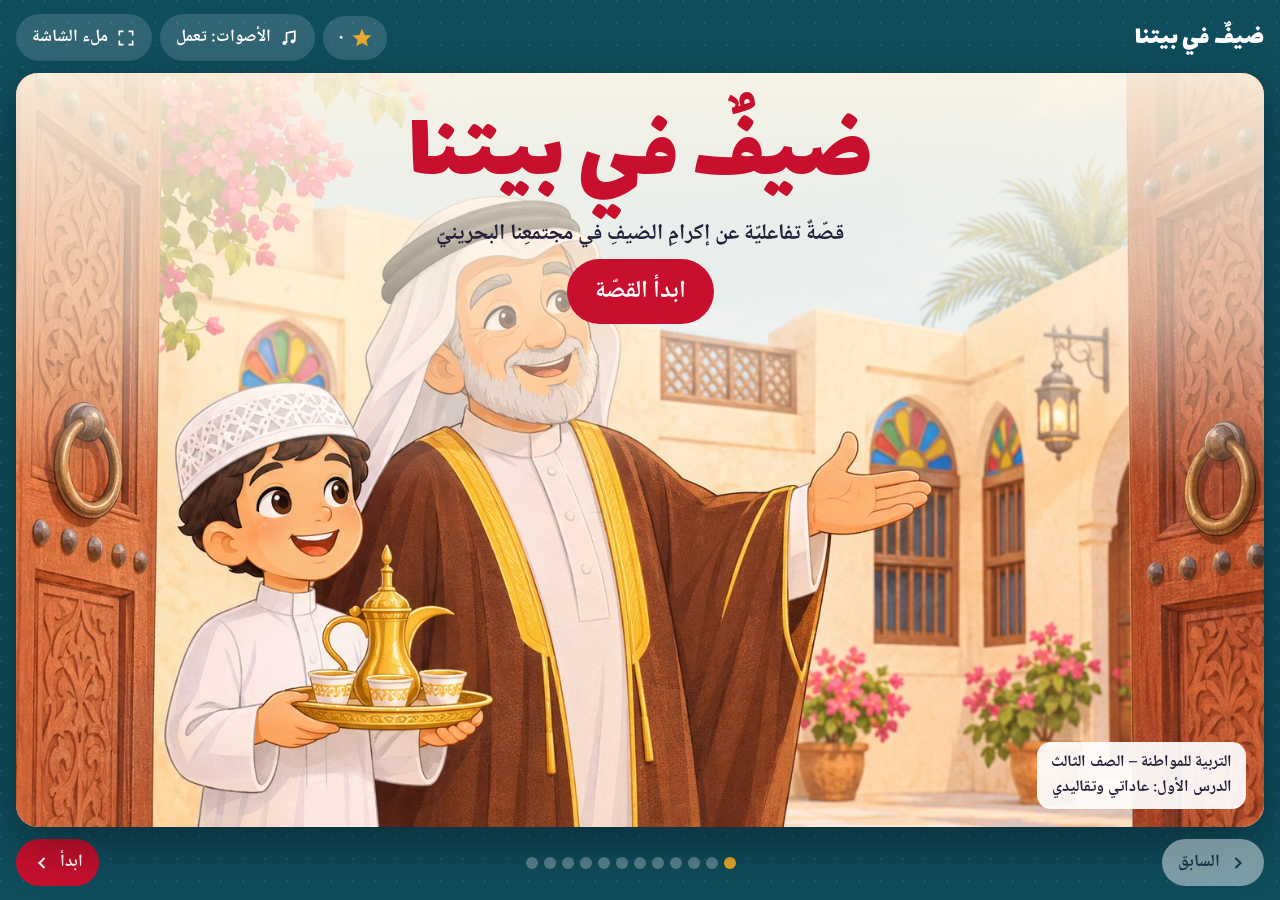
==== guest-story/index.html @ a9874e18 "إضافة القصة التفاعلية «ضيفٌ في بيتنا» في مجلد guest-story Co-Authored-By: Claude Opus 5.5 <noreply@a" ====
<!doctype html>
<html lang="ar" dir="rtl">
<head>
<meta charset="utf-8">
<meta name="viewport" content="width=device-width, initial-scale=1, viewport-fit=cover">
<style>[hidden]{display:none!important}img{max-width:100%}</style>
<title>ضيفٌ في بيتنا</title>
<meta name="claude:viewport-fit-sides" content="cover">
<link rel="preconnect" href="https://fonts.googleapis.com">
<link rel="stylesheet" href="https://fonts.googleapis.com/css2?family=Lalezar&family=Noto+Naskh+Arabic:wght@500;700&display=swap">
<style>
/* Layout: a storybook "page" — picture on one side, text on the other; stacks on phones. Single deliberate look (warm Bahraini home). */
:root{
  --ground:#0F4C5C;      /* deep sea teal around the book */
  --paper:#FFF6E3;       /* page */
  --ink:#24203A;
  --teal:#1B8A9A;
  --red:#C8102E;         /* Bahrain red */
  --gold:#E9A92C;
  --green:#23845A;
  --muted:#6E6457;
  --line:#E5D3AE;
  --display:'Lalezar','Noto Naskh Arabic',system-ui,sans-serif;
  --body:'Noto Naskh Arabic','Geeza Pro','Tahoma',serif;
  color-scheme:light;
}
html,body{height:100%}
body{margin:0;background:var(--ground);color:var(--ink);font-family:var(--body);
  background-image:radial-gradient(circle at 1px 1px, rgba(255,255,255,.07) 1px, transparent 0);background-size:22px 22px;
  padding-left:max(16px, env(safe-area-inset-left, 0px));padding-right:max(16px, env(safe-area-inset-right, 0px));}
.app{max-width:1400px;margin:0 auto;padding-block:14px;display:flex;flex-direction:column;gap:12px;height:100%;box-sizing:border-box}
.bar{display:flex;align-items:center;justify-content:space-between;gap:10px;flex-wrap:wrap;color:#fff}
.brand{font-family:var(--display);font-size:26px;letter-spacing:.3px}
.tools{display:flex;gap:8px;flex-wrap:wrap;align-items:center}
.btn{font-family:var(--body);font-weight:700;font-size:17px;border:0;border-radius:999px;padding:9px 16px;min-height:44px;cursor:pointer;display:inline-flex;align-items:center;gap:8px;background:#fff;color:var(--ink);transition:transform .15s}
.btn:hover{transform:translateY(-1px)}
.btn:focus-visible{outline:3px solid var(--gold);outline-offset:2px}
.btn.ghost{background:rgba(255,255,255,.14);color:#fff}
.btn.primary{background:var(--red);color:#fff}
.btn[disabled]{opacity:.45;cursor:not-allowed;transform:none}
.btn svg{width:20px;height:20px;flex:none}
.stars{display:flex;align-items:center;gap:6px;background:rgba(255,255,255,.14);border-radius:999px;padding:6px 14px;font-weight:700;min-height:32px}
.stars svg{width:22px;height:22px}

.book{background:var(--paper);border-radius:22px;box-shadow:0 20px 50px rgba(0,0,0,.35);overflow:hidden;position:relative;flex:1;min-height:0;display:flex;flex-direction:column}
.book>*{flex:1;min-height:0}
.quiz,.end{overflow:auto}
.page{display:grid;grid-template-columns:minmax(0,1.45fr) minmax(0,1fr);grid-template-rows:minmax(0,1fr) auto;gap:0}
.pic{position:relative;overflow:hidden;background:#3a2c22;min-height:0;border-left:6px solid var(--paper)}
.pic .bg{filter:blur(18px) brightness(.85);transform:scale(1.15)}
.pic img{position:absolute;inset:0;width:100%;height:100%;object-fit:contain}
.pic img.bg{object-fit:cover}
.txt{padding:26px 30px;display:flex;flex-direction:column;justify-content:center;gap:0;min-width:0;min-height:0;overflow:auto;cursor:pointer}
.prog{font-size:15px;font-weight:700;color:var(--muted);margin-top:10px;display:flex;gap:6px;align-items:center}
.prog i{width:26px;height:6px;border-radius:3px;background:var(--line);display:inline-block}
.prog i.on{background:var(--teal)}
.lines{display:flex;flex-direction:column;margin-top:14px}
.lines p{padding:10px 14px;border-radius:14px;margin:4px 0;transition:background .4s,color .4s}
.lines p.past{color:#7C7266}
.lines p.past b{color:#5E8C93}
.lines p.cur{background:#FFF0C9;box-shadow:0 0 0 2px #F2CF86 inset;animation:rise .6s ease both}
.chip{align-self:flex-start;box-shadow:0 3px 0 #0E6672;font-family:var(--display);font-size:30px;color:#fff;background:var(--teal);padding:2px 22px 4px;border-radius:999px}
.txt p{margin:0;font-size:clamp(20px,1.75vw,27px);line-height:1.85;font-weight:500;text-wrap:pretty}
.txt p b{color:#13606D}
.num{position:absolute;top:14px;right:16px;z-index:2;width:42px;height:42px;border-radius:50%;background:var(--teal);color:#fff;font-family:var(--display);font-size:22px;display:flex;align-items:center;justify-content:center}

/* question box */
.q{grid-column:1/-1;margin:16px 18px 18px;border:3px dashed var(--gold);border-radius:18px;padding:12px 18px;background:#FFF0C9;display:grid;grid-template-columns:minmax(0,1fr) minmax(0,1.2fr);gap:8px 18px;align-items:center}
.q h3,.q .stem{grid-column:1}
.q .opts{grid-column:2;grid-row:1/span 2}
.q .fb{grid-column:1/-1;min-height:0}
.q h3 svg{width:26px;height:26px;flex:none}
.q h3{margin:0;font-family:var(--display);font-weight:400;font-size:22px;color:#9A5B00;display:flex;align-items:center;gap:8px}
.q .stem{font-size:20px;font-weight:700;line-height:1.7}
.opts{display:flex;gap:10px;flex-wrap:wrap}
.opt{flex:1 1 180px;font-family:var(--body);font-size:19px;font-weight:700;padding:10px 14px;min-height:48px;border-radius:14px;border:3px solid var(--line);background:#fff;color:var(--ink);cursor:pointer;text-align:center}
.opt:focus-visible{outline:3px solid var(--teal);outline-offset:2px}
.opt.ok{border-color:var(--green);background:#E3F5EA}
.opt.no{border-color:var(--red);background:#FDE7EA;animation:shake .4s}
.fb{font-size:18px;font-weight:700;min-height:1.6em}
.fb.ok{color:var(--green)} .fb.no{color:var(--red)}

/* nav */
.nav{display:flex;justify-content:space-between;align-items:center;gap:10px;flex-wrap:wrap}
.dots{display:flex;gap:6px;flex-wrap:wrap}
.dot{width:12px;height:12px;border-radius:50%;background:rgba(255,255,255,.3)}
.dot.on{background:var(--gold)}

/* cover */
.cover{position:relative;min-height:560px;display:flex}
.cover img{position:absolute;inset:0;width:100%;height:100%;object-fit:cover}
.cover .veil{position:absolute;inset:0;background:linear-gradient(180deg,rgba(255,246,227,.92) 0%,rgba(255,246,227,.55) 32%,rgba(255,246,227,0) 55%)}
.cover .ct{position:relative;margin:0 auto;padding:30px 20px;text-align:center;display:flex;flex-direction:column;align-items:center;gap:6px}
.cover h1{margin:0;font-family:var(--display);font-weight:400;font-size:clamp(54px,9vw,96px);line-height:1.1;color:var(--red);text-wrap:balance}
.cover .sub{font-size:22px;font-weight:700}
.cover .meta{position:absolute;bottom:18px;right:18px;left:18px;display:flex;justify-content:space-between;align-items:flex-end;gap:10px;flex-wrap:wrap}
.tag{background:rgba(255,255,255,.92);border-radius:14px;padding:8px 14px;font-size:16px;font-weight:700;line-height:1.6}
.start{font-size:24px;padding:12px 28px;min-height:56px}

/* animations */
.pic img.kb{animation:kb 1.6s ease-out both}
@keyframes kb{from{opacity:0;transform:scale(1.06)}to{opacity:1;transform:scale(1)}}
.reveal{animation:rise .7s ease both;animation-delay:var(--d,0s)}
@keyframes rise{from{opacity:0;transform:translateY(14px)}to{opacity:1;transform:none}}
@keyframes shake{0%,100%{transform:none}25%{transform:translateX(-6px)}75%{transform:translateX(6px)}}
.fx{position:absolute;pointer-events:none;font-family:var(--display);color:#fff;text-shadow:0 2px 0 rgba(0,0,0,.35),0 0 12px rgba(0,0,0,.35)}
.fx.pop{animation:pop 1.1s ease both;animation-delay:var(--d,0s)}
@keyframes pop{0%{opacity:0;transform:scale(.3) rotate(-8deg)}40%{opacity:1;transform:scale(1.15) rotate(3deg)}100%{opacity:1;transform:scale(1)}}
.fx.float{animation:float 3s ease-in-out infinite;animation-delay:var(--d,0s)}
@keyframes float{0%{opacity:0;transform:translateY(10px)}30%{opacity:1}100%{opacity:0;transform:translateY(-40px)}}
.bubble{position:absolute;background:#fff;color:var(--ink);font-family:var(--display);font-size:24px;padding:6px 18px 8px;border-radius:20px;box-shadow:0 6px 16px rgba(0,0,0,.25);animation:pop .9s ease both;animation-delay:var(--d,0s)}
.bubble::after{content:"";position:absolute;bottom:-12px;left:30px;border:8px solid transparent;border-top:14px solid #fff}
.bubble.still{animation:none}
.bubble.up::after{bottom:auto;top:-20px;border-top:8px solid transparent;border-bottom:14px solid #fff}
@media (max-width:820px){.bubble{font-size:18px;padding:4px 12px 6px}}

/* summative */
.quiz{padding:24px 26px;display:flex;flex-direction:column;gap:16px}
.quiz h2{margin:0;font-family:var(--display);font-weight:400;font-size:34px;color:var(--red)}
.lvls{display:grid;grid-template-columns:repeat(3,minmax(0,1fr));gap:14px;align-items:start}
.lvl{border-radius:18px;border:3px solid var(--line);background:#fff;padding:14px;display:flex;flex-direction:column;gap:10px;min-width:0}
.lvl h3{margin:0;font-family:var(--display);font-weight:400;font-size:24px;display:flex;align-items:center;gap:8px}
.lvl .ins{font-size:17px;font-weight:700;line-height:1.7;background:#FFF0C9;border-radius:10px;padding:6px 10px}
.lvl.l1{border-color:#9CCFB4} .lvl.l1 h3{color:var(--green)}
.lvl.l2{border-color:#F2CF86} .lvl.l2 h3{color:#9A5B00}
.lvl.l3{border-color:#F0A3AE} .lvl.l3 h3{color:var(--red)}
.row{display:flex;flex-direction:column;gap:6px;font-size:17px;line-height:1.7;border-bottom:1px dashed var(--line);padding-bottom:8px}
.row:last-child{border-bottom:0}
.tf{display:flex;gap:8px}
.tf button,.mc button{font-family:var(--body);font-weight:700;font-size:17px;min-height:44px;border-radius:12px;border:2px solid var(--line);background:var(--paper);cursor:pointer;padding:4px 12px;color:var(--ink)}
.tf button{flex:1}
.mc{display:flex;flex-direction:column;gap:6px}
.tf button[aria-pressed="true"],.mc button[aria-pressed="true"]{border-color:var(--teal);background:#DDF1F4}
.row.good{background:#EAF7EF;border-radius:10px;padding:6px 8px}
.row.bad{background:#FBE0E3;border:3px solid #8B0F1C;border-radius:12px;padding:6px 8px}
.row.bad>div:first-child{color:#8B0F1C;font-weight:700}
.row.bad>div:first-child::before{content:"✗ ";font-weight:700}
.lvl input.bad{border:3px solid #8B0F1C;background:#FBE0E3;color:#8B0F1C;font-weight:700}
.lvl input.good{border-color:var(--green);background:#EAF7EF}
.lvl input{font-family:var(--body);font-size:18px;padding:8px 10px;border-radius:10px;border:2px solid var(--line);width:100%;box-sizing:border-box;min-height:44px}
.lvl input:focus-visible{outline:3px solid var(--teal)}
.check{align-self:flex-start}
.res{font-weight:700;font-size:17px;min-height:1.6em}
.self{border-top:2px dashed var(--line);padding-top:14px;display:flex;flex-direction:column;gap:10px}
.faces{display:flex;gap:12px;flex-wrap:wrap}
.face{flex:1 1 160px;display:flex;flex-direction:column;align-items:center;gap:6px;padding:10px;border-radius:16px;border:3px solid var(--line);background:#fff;cursor:pointer;font-family:var(--body);font-size:17px;font-weight:700;color:var(--ink);min-height:44px}
.face svg{width:54px;height:54px}
.face[aria-pressed="true"]{border-color:var(--gold);background:#FFF0C9}
.end{padding:40px 24px;text-align:center;display:flex;flex-direction:column;align-items:center;gap:14px}
.end h2{margin:0;font-family:var(--display);font-weight:400;font-size:56px;color:var(--red)}
.end p{margin:0;font-size:22px;font-weight:700;max-width:640px;line-height:1.8}
.bigstars{display:flex;gap:10px}
.bigstars svg{width:58px;height:58px}

@media (max-width:820px){
  .app{height:auto;min-height:100%}
  .book>*{flex:none}
  .page{grid-template-columns:1fr;grid-template-rows:auto}
  .pic{aspect-ratio:3/2;height:auto}
  .txt{overflow:visible}
  .pic{border-left:0}
  .q{grid-template-columns:1fr}
  .q .opts{grid-column:1;grid-row:auto}
  .pic{aspect-ratio:3/2;min-height:0;max-width:100%}
  .txt p{font-size:20px}
  .lvls{grid-template-columns:1fr}
  .cover{min-height:480px}
}
@media (prefers-reduced-motion:reduce){
  *{animation:none!important;transition:none!important}
}
</style>

</head>
<body>
<div class="app" dir="rtl" lang="ar">
  <div class="bar">
    <div class="brand">ضيفٌ في بيتنا</div>
    <div class="tools">
      <div class="stars" aria-label="عدد النجوم"><svg viewBox="0 0 24 24" aria-hidden="true"><path d="M12 2l3 6.6 7.1.7-5.3 4.8 1.5 7-6.3-3.6-6.3 3.6 1.5-7L1.9 9.3 9 8.6z" fill="#E9A92C"/></svg><span id="starCount">٠</span></div>
      <button class="btn ghost" id="sndBtn" type="button" aria-pressed="true"><svg viewBox="0 0 24 24" aria-hidden="true"><path d="M9 18V6l10-2v12" stroke="currentColor" stroke-width="2" fill="none"/><circle cx="6.5" cy="18" r="2.5" fill="currentColor"/><circle cx="16.5" cy="16" r="2.5" fill="currentColor"/></svg><span>الأصوات: تعمل</span></button>
      <button class="btn ghost" id="fsBtn" type="button" aria-label="ملء الشاشة"><svg viewBox="0 0 24 24" aria-hidden="true"><path d="M4 9V4h5M20 9V4h-5M4 15v5h5M20 15v5h-5" stroke="currentColor" stroke-width="2" fill="none"/></svg>ملء الشاشة</button>
    </div>
  </div>

  <div class="book" id="book"></div>

  <div class="nav">
    <button class="btn" id="prevBtn" type="button"><svg viewBox="0 0 24 24" aria-hidden="true"><path d="M9 6l6 6-6 6" stroke="currentColor" stroke-width="2.5" fill="none"/></svg>السابق</button>
    <div class="dots" id="dots" aria-hidden="true"></div>
    <button class="btn primary" id="nextBtn" type="button">التالي<svg viewBox="0 0 24 24" aria-hidden="true"><path d="M15 6l-6 6 6 6" stroke="currentColor" stroke-width="2.5" fill="none"/></svg></button>
  </div>
</div>

<script>
(function(){
/* ---------- content ---------- */
const PAGES = [
 {type:'cover', img:'img/p0.jpg'},
 {title:'خبرٌ سعيد', img:'img/p1.jpg', sound:'birds',
  text:['في صباحِ يومِ الجمعة، قالَ الجدُّ: <b>«اليومَ يزورُنا صديقي القديمُ العمُّ أبو راشد.»</b>',
        'فرحَ سلمانُ وسأل: <b>«وماذا سنفعلُ يا جدّي؟»</b>',
        'ابتسمَ الجدُّ وقال: <b>«سترى بنفسِك يا سلمان.»</b>'],
  fx:[{cls:'fx float',txt:'♪',x:'14%',y:'18%',size:30,d:'.4s'},{cls:'fx float',txt:'♪',x:'24%',y:'12%',size:24,d:'1.4s'}]},
 {title:'نستعدُّ للضيف', img:'img/p2.jpg', sound:'prepare',
  text:['نظّفَت الأسرةُ المجلس، ورتّبَت نورةُ الوسائد، وأعدّت الأمُّ القهوةَ والطعام.',
        'ولبسَ سلمانُ ثوبَه النظيف، وجلسَ ينتظرُ الضيف.'],
  fx:[{cls:'fx pop',txt:'✦',x:'20%',y:'20%',size:34,d:'.8s'},{cls:'fx pop',txt:'✦',x:'70%',y:'30%',size:26,d:'1.3s'},{cls:'fx pop',txt:'✦',x:'45%',y:'14%',size:30,d:'1.8s'}]},
 {title:'طَق طَق طَق!', img:'img/p3.jpg', sound:'knock',
  text:['قبلَ الظهر، طُرِقَ الباب: <b>طَق.. طَق.. طَق!</b>',
        'ركضَ سلمانُ مع أبيه ليفتحا الباب.'],
  fx:[{cls:'fx pop',txt:'طَق',x:'12%',y:'22%',size:40,d:'.6s'},{cls:'fx pop',txt:'طَق',x:'22%',y:'36%',size:40,d:'.95s'},{cls:'fx pop',txt:'طَق!',x:'10%',y:'50%',size:44,d:'1.3s'}]},
 {title:'أهلًا وسهلًا', img:'img/p4.jpg', sound:'door',
  text:['فتحَ الأبُ البابَ وقالَ مبتسمًا: <b>«حيّاكَ اللهُ يا أبا راشد، تفضّل!»</b>',
        'وصافحَه سلمانُ وقال: <b>«أهلًا وسهلًا يا عمّ.»</b>',
        'ثمّ أدخلاه المجلس، وأجلساه في أفضلِ مكان.'],
  bubble:{txt:'حيّاكَ الله، تفضّل!',x:'3%',b:'5%',d:'1s'},
  q:{stem:'ماذا فعلت أسرة سلمان عندما وصل الضيف؟', opts:['تركته ينتظر عند الباب','رحّبت به'], ans:1}},
 {title:'فنجانُ القهوة', img:'img/p5.jpg', sound:'coffee',
  text:['حملَ الجدُّ الدلّة، وصبَّ القهوةَ في الفنجان.',
        'وقدّمَه سلمانُ للضيفِ بيدِه اليمنى.',
        'قالَ العمُّ أبو راشد: <b>«سلمَت يداك يا بطل!»</b>'],
  fx:[{cls:'fx float',txt:'〰',x:'48%',y:'36%',size:28,d:'1.8s'},{cls:'fx float',txt:'〰',x:'52%',y:'32%',size:24,d:'2.6s'}],
  q:{stem:'بماذا أكرم الجدّ ضيفه بعد أن جلس؟', opts:['قدّم له القهوة','انشغل عنه بالهاتف'], ans:0}},
 {title:'حكاياتُ الماضي', img:'img/p6.jpg', sound:'tune',
  text:['جلسوا في المجلسِ يتبادلونَ الأخبار.',
        'وحكى العمُّ أبو راشد حكاياتٍ جميلةً عن البحرينِ في الماضي، وسلمانُ يستمعُ بانتباه.']},
 {title:'الغداءُ جاهز', img:'img/p7.jpg', sound:'plates',
  text:['نادَت الأمُّ: <b>«الغداءُ جاهز!»</b>',
        'وضعَت الأسرةُ أطباقَ الطعامِ أمامَ الضيف، وكان الأبُ يقدّمُ له أطيبَ الطعام، وسلمانُ يقرّبُ له الماء.'],
  fx:[{cls:'fx float',txt:'〰',x:'40%',y:'44%',size:28,d:'1s'},{cls:'fx float',txt:'〰',x:'46%',y:'40%',size:24,d:'1.8s'}],
  q:{stem:'كيف أكرمت الأسرة ضيفها على الغداء؟', opts:['أطعمته وقامت على خدمته','أكلت قبله وتركته'], ans:0}},
 {title:'شكرًا لكم', img:'img/p8.jpg', sound:'farewell',
  text:['بعدَ الغداء، شكرَهم العمُّ أبو راشد وقال: <b>«جزاكمُ اللهُ خيرًا على كرمِكم.»</b>',
        'ثمّ ودّعَه الجدُّ وسلمانُ حتى الباب.'],
  bubble:{txt:'جزاكمُ اللهُ خيرًا',x:'28%',y:'3%',d:'1s'}},
 {title:'سلمانُ يتعلّم', img:'img/p9.jpg', sound:'warm',
  text:['سألَ سلمانُ جدَّه: <b>«لماذا نفعلُ كلَّ هذا للضيف؟»</b>',
        'قالَ الجدّ: <b>«إكرامُ الضيفِ من عاداتِنا الحميدةِ التي توارثَها مجتمعُنا البحرينيّ، وقالَ رسولُ اللهِ ﷺ: "مَن كانَ يؤمنُ باللهِ واليومِ الآخرِ فليُكرِمْ ضيفَه".»</b>',
        'قالَ سلمان: <b>«سأُكرِمُ ضيوفي دائمًا مثلَك يا جدّي.»</b>'],
  fx:[{cls:'fx float',txt:'♥',x:'30%',y:'30%',size:30,d:'.8s'},{cls:'fx float',txt:'♥',x:'60%',y:'26%',size:24,d:'1.6s'},{cls:'fx float',txt:'♥',x:'45%',y:'20%',size:28,d:'2.4s'}]},
 {type:'quiz'},
 {type:'end'}
];
const QUIZ = {
 tf:[{s:'زارَ العمُّ أبو راشد أسرةَ سلمانَ يومَ الجمعة.',a:true},
     {s:'فتحَ سلمانُ وأبوه البابَ للضيف.',a:true},
     {s:'أجلسَت الأسرةُ الضيفَ عندَ الباب.',a:false},
     {s:'أكلَت الأسرةُ الغداءَ قبلَ الضيف.',a:false}],
 mc:[{s:'ماذا قالَ الأبُ للضيفِ عندما فتحَ الباب؟',o:['«مع السلامة»','«حيّاكَ اللهُ، تفضّل»','«انتظرْ قليلًا»'],a:1},
     {s:'ماذا حملَ الجدُّ في المجلس؟',o:['الدلّة','الكتاب','الهاتف'],a:0},
     {s:'ماذا قرّبَ سلمانُ للضيفِ على الغداء؟',o:['الألعاب','الماء','الحقيبة'],a:1}]
};
const AR = n => String(n).replace(/\d/g,d=>'٠١٢٣٤٥٦٧٨٩'[d]);
const STAR = '<svg viewBox="0 0 24 24" aria-hidden="true"><path d="M12 2l3 6.6 7.1.7-5.3 4.8 1.5 7-6.3-3.6-6.3 3.6 1.5-7L1.9 9.3 9 8.6z" fill="#E9A92C"/></svg>';

/* ---------- state ---------- */
let idx = 0, stars = 0, soundOn = true;
let step = {};
function advance(){ const p=PAGES[idx]; if(!p.text) return false; const n=p.text.length, st=step[idx]||1; if(st<n){ step[idx]=st+1; render(); return true; } return false; }
function forward(){ if(nextBtn.disabled||nextBtn.hidden) return; if(idx===0) ctx(); if(advance()) return; go(idx+1); }
const answered = {};
const book = document.getElementById('book');
const prevBtn = document.getElementById('prevBtn'), nextBtn = document.getElementById('nextBtn');
const dots = document.getElementById('dots');
PAGES.forEach(()=>{const d=document.createElement('span');d.className='dot';dots.appendChild(d)});

/* ---------- sound engine (synthesised, no files) ---------- */
let ac=null, master=null, nb=null;
function ctx(){
  if(!ac){ try{ ac=new (window.AudioContext||window.webkitAudioContext)(); master=ac.createGain(); master.gain.value=.9; master.connect(ac.destination);
    nb=ac.createBuffer(1,ac.sampleRate*2,ac.sampleRate); const ch=nb.getChannelData(0); for(let i=0;i<ch.length;i++) ch[i]=Math.random()*2-1; }catch(e){ return null; } }
  if(ac.state==='suspended') ac.resume();
  return ac;
}
function env(g,t,a,peak,d){g.gain.setValueAtTime(.0001,t);g.gain.exponentialRampToValueAtTime(peak,t+a);g.gain.exponentialRampToValueAtTime(.0001,t+a+d);}
function tone(f,t,dur,type,vol,f2){const o=ac.createOscillator(),g=ac.createGain();o.type=type||'sine';o.frequency.setValueAtTime(f,t);if(f2)o.frequency.exponentialRampToValueAtTime(f2,t+dur);env(g,t,.01,vol||.2,dur);o.connect(g);g.connect(master);o.start(t);o.stop(t+dur+.1);}
function noise(t,dur,type,freq,vol,q,freq2){const s=ac.createBufferSource();s.buffer=nb;const f=ac.createBiquadFilter();f.type=type;f.frequency.setValueAtTime(freq,t);if(freq2)f.frequency.linearRampToValueAtTime(freq2,t+dur);f.Q.value=q||1;const g=ac.createGain();env(g,t,.02,vol,dur);s.connect(f);f.connect(g);g.connect(master);s.start(t);s.stop(t+dur+.1);}
const pluck=(f,t,v)=>{tone(f,t,.9,'triangle',v||.16);tone(f*2,t,.4,'sine',(v||.16)*.3);};
const SFX={
  birds(){const n=ac.currentTime;for(let i=0;i<9;i++){const t=n+.3+i*.42+Math.random()*.2;tone(2600+Math.random()*900,t,.07,'sine',.07,4200);tone(3600,t+.09,.06,'sine',.05,2500);}},
  prepare(){const n=ac.currentTime;for(let i=0;i<4;i++)noise(n+.3+i*.45,.3,'highpass',2500,.06);[587,659,698,784].forEach((f,i)=>pluck(f,n+2.1+i*.22,.1));},
  knock(){const n=ac.currentTime+.5;for(let i=0;i<3;i++){const t=n+i*.36;noise(t,.08,'lowpass',450,.9);tone(120,t,.14,'sine',.6,70);}},
  door(){const n=ac.currentTime+.2;const o=ac.createOscillator(),l=ac.createOscillator(),lg=ac.createGain(),f=ac.createBiquadFilter(),g=ac.createGain();
    o.type='sawtooth';o.frequency.setValueAtTime(150,n);o.frequency.linearRampToValueAtTime(240,n+1.1);l.frequency.value=22;lg.gain.value=18;l.connect(lg);lg.connect(o.frequency);
    f.type='bandpass';f.frequency.value=900;f.Q.value=4;env(g,n,.1,.07,1.1);o.connect(f);f.connect(g);g.connect(master);o.start(n);l.start(n);o.stop(n+1.3);l.stop(n+1.3);
    [523,659,784].forEach((fq,i)=>tone(fq,n+1.5+i*.12,.5,'triangle',.12));},
  coffee(){const n=ac.currentTime+.6;noise(n,1.8,'bandpass',1100,.16,2.5,2300);tone(2637,n+2.1,.5,'sine',.12);tone(3951,n+2.1,.35,'sine',.06);},
  tune(){const n=ac.currentTime+.3;const m=[587,622,740,784,880,784,740,622,587,523,587];m.forEach((f,i)=>pluck(f,n+i*.38,.14));},
  plates(){const n=ac.currentTime+.4;[0,.35,.8,1.2].forEach((d,i)=>{tone(1700+i*220,n+d,.35,'sine',.09);noise(n+d,.05,'highpass',3000,.08);});},
  farewell(){const n=ac.currentTime+.4;[784,659,587,523].forEach((f,i)=>pluck(f,n+i*.3,.13));noise(n+1.6,.2,'lowpass',300,.6);tone(80,n+1.6,.2,'sine',.4);},
  warm(){const n=ac.currentTime+.3;[523,659,784,1047,784,880].forEach((f,i)=>pluck(f,n+i*.42,.13));},
  correct(){const n=ac.currentTime;[523,659,784,1047].forEach((f,i)=>tone(f,n+i*.09,.35,'triangle',.18));},
  wrong(){const n=ac.currentTime;tone(330,n,.22,'triangle',.15,240);tone(260,n+.2,.3,'triangle',.12,200);},
  turn(){const n=ac.currentTime;noise(n,.3,'bandpass',500,.08,1,2600);},
  win(){const n=ac.currentTime;[523,659,784,1047,1319].forEach((f,i)=>tone(f,n+i*.12,.5,'triangle',.16));}
};
function play(name){ if(!soundOn||!SFX[name]) return; if(!ctx()) return; try{ SFX[name](); }catch(e){} }

/* ---------- read aloud ---------- */
const synth = window.speechSynthesis;
function arVoice(){ try{ return (synth.getVoices()||[]).find(v=>/^ar/i.test(v.lang)); }catch(e){ return null; } }
function stopRead(){ try{ synth && synth.cancel(); }catch(e){} }
(document.getElementById('readBtn')||{addEventListener(){}}).addEventListener('click',()=>{
  if(!synth){ flash('القراءة الصوتية غير متاحة على هذا الجهاز'); return; }
  stopRead();
  const p = PAGES[idx]; if(!p.text){ flash('اختر صفحة من صفحات القصة لأقرأها'); return; }
  const tmp=document.createElement('div'); tmp.innerHTML=p.text.join(' ');
  const u=new SpeechSynthesisUtterance(tmp.textContent.replace(/[«»"]/g,''));
  u.lang='ar-SA'; u.rate=.85; const v=arVoice(); if(v) u.voice=v;
  if(!v) flash('لا يوجد صوت عربي على هذا الجهاز، قد تكون القراءة غير واضحة');
  synth.speak(u);
});
function flash(msg){const f=document.createElement('div');f.textContent=msg;f.setAttribute('role','status');f.style.cssText='position:fixed;bottom:calc(20px + env(safe-area-inset-bottom,0px));left:50%;transform:translateX(-50%);background:#24203A;color:#fff;padding:10px 18px;border-radius:12px;font-weight:700;z-index:20;max-width:90vw;text-align:center';document.body.appendChild(f);setTimeout(()=>f.remove(),2600);}

/* ---------- render ---------- */
function setStars(){document.getElementById('starCount').textContent=AR(stars);}
function render(){
  stopRead();
  const p = PAGES[idx];
  [...dots.children].forEach((d,i)=>d.classList.toggle('on',i===idx));
  prevBtn.disabled = idx===0;
  nextBtn.hidden = p.type==='end';
  if(p.type==='cover') return renderCover();
  if(p.type==='quiz') return renderQuiz();
  if(p.type==='end') return renderEnd();
  const pageNo = idx;
  const fx = (p.fx||[]).map(f=>`<span class="${f.cls}" style="right:${f.x};top:${f.y};font-size:${f.size}px;--d:${f.d}">${f.txt}</span>`).join('');
  const bub = p.bubble?`<div class="bubble${p.bubble.b?' up':''}" style="left:${p.bubble.x};${p.bubble.b?'bottom:'+p.bubble.b:'top:'+p.bubble.y};--d:${p.bubble.d}">${p.bubble.txt}</div>`:'';
  const st = step[idx] || 1; const n = p.text.length;
  const paras = p.text.slice(0,st).map((t,i)=>`<p class="${i===st-1?'cur':'past'}">${t}</p>`).join('');
  const prog = `<div class="prog" aria-label="السطر ${AR(st)} من ${AR(n)}">${p.text.map((_,i)=>`<i class="${i<st?'on':''}"></i>`).join('')}</div>`;
  let q='';
  if(p.q && st>=n){
    const done = answered[idx];
    q = `<div class="q reveal" style="--d:.2s"><h3>${STAR} أتوقّفُ وأستنتج</h3><div class="stem">${p.q.stem}</div>
      <div class="opts">${p.q.opts.map((o,i)=>`<button type="button" class="opt${done&&i===p.q.ans?' ok':''}" data-i="${i}">${o}</button>`).join('')}</div>
      <div class="fb${done?' ok':''}" role="status">${done?'أحسنت! استنتاجٌ صحيح.':''}</div></div>`;
  }
  const fresh = !(book.dataset.page==String(idx));
  book.dataset.page = idx;
  book.innerHTML = `<div class="page"><div class="pic"><img class="bg" src="${p.img}?v=2" alt="" aria-hidden="true"><img class="${fresh?'kb':''}" src="${p.img}?v=2" alt="${p.title}">${fresh?fx+bub:bub.replace('class="bubble','class="bubble still')}<div class="num">${AR(pageNo)}</div></div>
    <div class="txt" id="txt" title="اضغط لإكمال القراءة"><div class="chip">${p.title}</div>${prog}<div class="lines">${paras}</div></div>${q}</div>`;
  document.getElementById('txt').addEventListener('click',e=>{ if(!e.target.closest('button')) advance(); });
  if(p.q && st>=n){
    book.querySelectorAll('.opt').forEach(b=>b.addEventListener('click',()=>{
      if(answered[idx]) return;
      const i=+b.dataset.i, fb=book.querySelector('.fb');
      if(i===p.q.ans){ b.classList.add('ok'); fb.className='fb ok'; fb.textContent='أحسنت! استنتاجٌ صحيح.'; answered[idx]=true; stars++; setStars(); play('correct'); updateNext(); }
      else { b.classList.remove('no'); void b.offsetWidth; b.classList.add('no'); fb.className='fb no'; fb.textContent='فكّر مرّةً أخرى، وانظر إلى الصورة.'; play('wrong'); }
    }));
  }
  updateNext();
  if(fresh) play(p.sound); else play('turn');
}
function updateNext(){
  const p=PAGES[idx];
  const reading = p.text && (step[idx]||1) < p.text.length;
  const locked = !reading && p.q && !answered[idx];
  nextBtn.disabled = !!locked;
  nextBtn.firstChild.textContent = reading ? 'أكمل القراءة ' : locked ? 'أجب أوّلًا ' : (p.type==='cover'?'ابدأ ':'الصفحة التالية ');
}
function renderCover(){
  book.innerHTML = `<div class="cover"><img src="${PAGES[0].img}" alt="سلمان وجدّه عند باب البيت"><div class="veil"></div>
   <div class="ct"><h1>ضيفٌ في بيتنا</h1><div class="sub">قصّةٌ تفاعليّة عن إكرامِ الضيفِ في مجتمعِنا البحرينيّ</div>
   <button class="btn primary start" id="startBtn" type="button">ابدأ القصّة</button></div>
   <div class="meta"><div class="tag">التربية للمواطنة – الصف الثالث<br>الدرس الأول: عاداتي وتقاليدي</div></div></div>`;
  document.getElementById('startBtn').addEventListener('click',()=>{ctx();go(1);});
  updateNext();
}
function renderQuiz(){
  const tf = QUIZ.tf.map((r,i)=>`<div class="row" data-k="tf${i}"><div>${AR(i+1)}. ${r.s}</div><div class="tf" role="group" aria-label="صح أو خطأ">
     <button type="button" data-v="1" aria-pressed="false">✓ صح</button><button type="button" data-v="0" aria-pressed="false">✗ خطأ</button></div></div>`).join('');
  const L='أبج';
  const mc = QUIZ.mc.map((r,i)=>`<div class="row" data-k="mc${i}"><div>${AR(i+1)}. ${r.s}</div><div class="mc" role="group">
     ${r.o.map((o,j)=>`<button type="button" data-v="${j}" aria-pressed="false">${L[j]}) ${o}</button>`).join('')}</div></div>`).join('');
  const faces=[['حللتُ المستوياتِ كلَّها','M8 14q4 4 8 0'],['حللتُ مستويين','M8 15h8'],['حللتُ مستوًى واحدًا','M8 16q4-3 8 0']];
  book.innerHTML = `<div class="quiz"><h2>التقويمُ الختاميّ</h2>
   <div class="lvls">
    <section class="lvl l1"><h3>المستوى المتدنّي</h3><div class="ins">ضعْ علامةَ (✓) أمامَ العبارةِ الصحيحة، وعلامةَ (✗) أمامَ العبارةِ الخاطئة:</div>${tf}<button class="btn primary check" type="button" data-l="tf">تحقّقْ من إجاباتي</button><div class="res" id="r_tf" role="status"></div></section>
    <section class="lvl l2"><h3>المستوى المتوسّط</h3><div class="ins">اخترِ الإجابةَ الصحيحة:</div>${mc}<button class="btn primary check" type="button" data-l="mc">تحقّقْ من إجاباتي</button><div class="res" id="r_mc" role="status"></div></section>
    <section class="lvl l3"><h3>المستوى الرفيع</h3><div class="ins">استنتجْ من أحداثِ القصّةِ ثلاثَ صورٍ لإكرامِ الضيف، واكتبْها:</div>
     <div style="font-size:17px;font-weight:700;line-height:1.7">زارَ ضيفٌ بيتَكم، كيفَ تُكرمُه؟</div>
     <label for="w1">١.</label><input id="w1" type="text" autocomplete="off"><label for="w2">٢.</label><input id="w2" type="text" autocomplete="off"><label for="w3">٣.</label><input id="w3" type="text" autocomplete="off">
     <button class="btn primary check" type="button" data-l="w">تحقّقْ من إجاباتي</button><div class="res" id="r_w" role="status"></div></section>
   </div>
  </div>`;
  const pick={};
  book.querySelectorAll('.tf,.mc').forEach(g=>g.addEventListener('click',e=>{const b=e.target.closest('button');if(!b)return;g.querySelectorAll('button').forEach(x=>x.setAttribute('aria-pressed','false'));b.setAttribute('aria-pressed','true');pick[g.parentElement.dataset.k]=+b.dataset.v;play('turn');}));
  book.querySelectorAll('.check').forEach(btn=>btn.addEventListener('click',()=>{
    const l=btn.dataset.l, out=document.getElementById('r_'+l); let ok=0,tot=0;
    if(l==='tf'||l==='mc'){
      QUIZ[l].forEach((r,i)=>{tot++;const row=book.querySelector(`[data-k="${l}${i}"]`);const v=pick[l+i];const right= l==='tf' ? (v!==undefined && (!!v)===r.a) : v===r.a; row.classList.toggle('good',right);row.classList.toggle('bad',!right); if(right) ok++;});
    } else {
      const keys=[/رح[ّ]?ب|ترحيب|أهل|حيّ?ا/, /قهو|فنجان|دلّ?ة/, /طعا|غدا|أطعم|إطعام|خدم|أكل|ماء/];
      const vals=['w1','w2','w3'].map(id=>document.getElementById(id).value);
      const used=new Set(); tot=3;
      ['w1','w2','w3'].forEach(id=>{const el=document.getElementById(id);const ki=keys.findIndex((k,i)=>!used.has(i)&&k.test(el.value));const good=ki>-1;if(good){used.add(ki);ok++;}el.classList.toggle('good',good);el.classList.toggle('bad',!good);});
    }
    out.style.color = ok===tot ? 'var(--green)' : 'var(--red)';
    out.textContent = ok===tot ? `ممتاز! ${AR(ok)} من ${AR(tot)}` + (l==='w'?' (يراجعُ المعلّمُ إجابتك)':'') : `${AR(ok)} من ${AR(tot)} – راجعْ إجاباتِك وحاولْ مرّةً أخرى`;
    if(ok===tot && !answered['q'+l]){answered['q'+l]=true;stars++;setStars();play('correct');} else if(ok!==tot) play('wrong');
  }));
  book.querySelectorAll('.face').forEach(f=>f.addEventListener('click',()=>{book.querySelectorAll('.face').forEach(x=>x.setAttribute('aria-pressed','false'));f.setAttribute('aria-pressed','true');play('turn');}));
  updateNext(); nextBtn.firstChild.textContent='إنهاء ';
}
function renderEnd(){
  book.innerHTML = `<div class="end"><h2>أحسنتَ يا بطل!</h2><div class="bigstars">${Array.from({length:Math.max(stars,1)}).map(()=>STAR).join('')}</div>
   <p>جمعتَ ${AR(stars)} نجوم. تعلّمتَ مع سلمانَ كيف نُكرمُ الضيف، فإكرامُ الضيفِ من عاداتِنا الحميدةِ في مجتمعِنا البحرينيّ.</p>
   <button class="btn primary start" id="againBtn" type="button">اقرأ القصّةَ من جديد</button></div>`;
  document.getElementById('againBtn').addEventListener('click',()=>{stars=0;step={};for(const k in answered) delete answered[k];setStars();go(0);});
  play('win');
}
function go(i){ const back=i<idx; idx=Math.max(0,Math.min(PAGES.length-1,i)); if(back&&PAGES[idx].text) step[idx]=PAGES[idx].text.length; if(idx>0) play('turn'); render(); window.scrollTo({top:0,behavior:'smooth'}); }
prevBtn.addEventListener('click',()=>go(idx-1));
nextBtn.addEventListener('click',forward);
document.addEventListener('keydown',e=>{ if(e.target.matches('input')) return; if(e.key==='ArrowLeft'||e.key===' '){ e.preventDefault(); forward(); } if(e.key==='ArrowRight') go(idx-1); });
document.getElementById('sndBtn').addEventListener('click',e=>{soundOn=!soundOn;const b=e.currentTarget;b.setAttribute('aria-pressed',soundOn);b.querySelector('span').textContent='الأصوات: '+(soundOn?'تعمل':'متوقّفة');});
document.getElementById('fsBtn').addEventListener('click',()=>{const el=document.documentElement;try{ if(!document.fullscreenElement) el.requestFullscreen().catch(()=>flash('ملء الشاشة غير متاح هنا')); else document.exitFullscreen(); }catch(e){flash('ملء الشاشة غير متاح هنا');}});
render();
})();
</script>

</body>
</html>
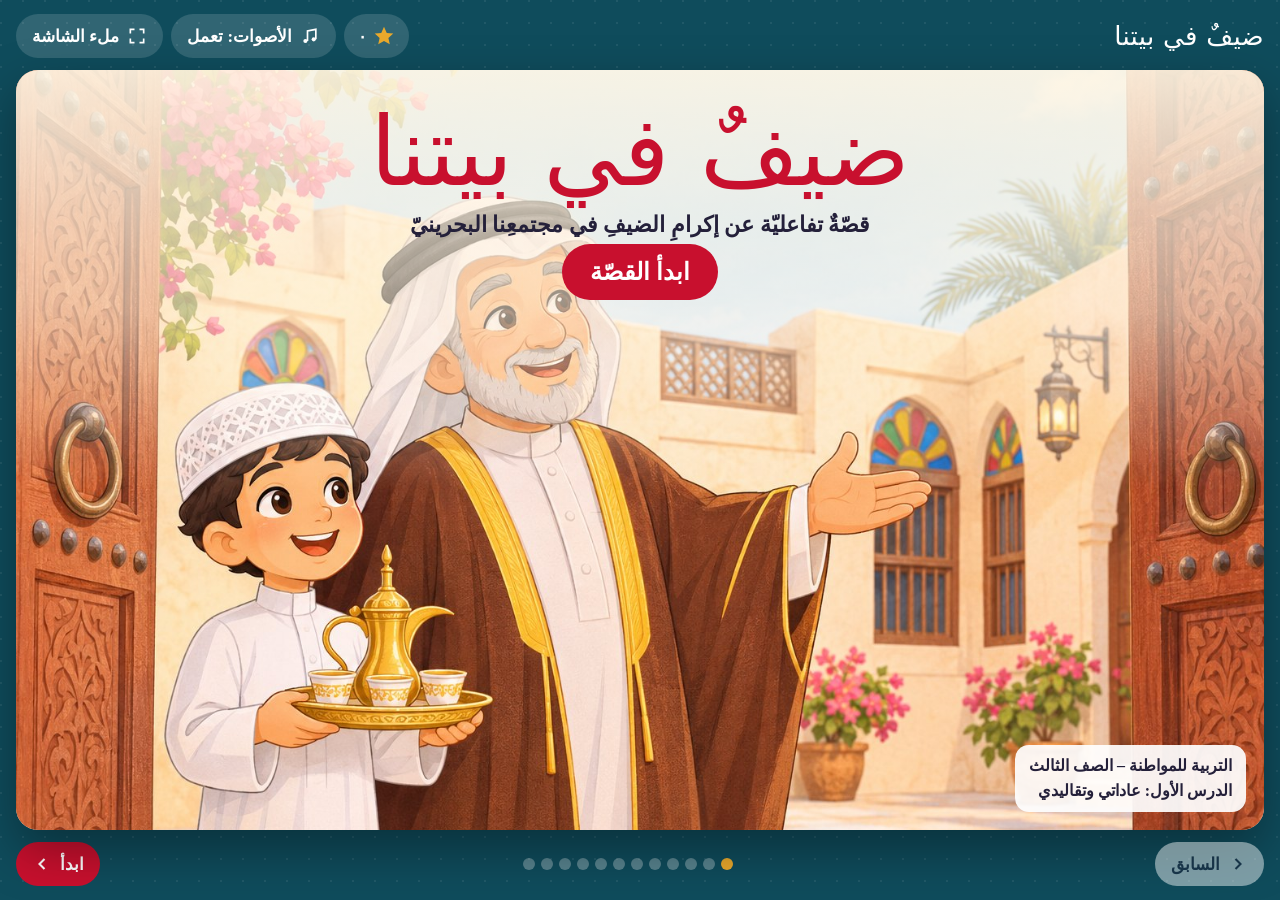
==== commit 1bc57989: "guest-story: keep picture fixed while text scrolls Co-Authored-By: Claude Opus 5.5 <noreply@anthropi" ====
--- a/guest-story/index.html
+++ b/guest-story/index.html
@@ -3,11 +3,6 @@
 <head>
 <meta charset="utf-8">
 <meta name="viewport" content="width=device-width, initial-scale=1, viewport-fit=cover">
-<style>[hidden]{display:none!important}img{max-width:100%}</style>
-<title>ضيفٌ في بيتنا</title>
-<meta name="claude:viewport-fit-sides" content="cover">
-<link rel="preconnect" href="https://fonts.googleapis.com">
-<link rel="stylesheet" href="https://fonts.googleapis.com/css2?family=Lalezar&family=Noto+Naskh+Arabic:wght@500;700&display=swap">
 <style>
 /* Layout: a storybook "page" — picture on one side, text on the other; stacks on phones. Single deliberate look (warm Bahraini home). */
 :root{
@@ -45,12 +40,17 @@
 .book{background:var(--paper);border-radius:22px;box-shadow:0 20px 50px rgba(0,0,0,.35);overflow:hidden;position:relative;flex:1;min-height:0;display:flex;flex-direction:column}
 .book>*{flex:1;min-height:0}
 .quiz,.end{overflow:auto}
-.page{display:grid;grid-template-columns:minmax(0,1.45fr) minmax(0,1fr);grid-template-rows:minmax(0,1fr) auto;gap:0}
-.pic{position:relative;overflow:hidden;background:#3a2c22;min-height:0;border-left:6px solid var(--paper)}
+.page{display:flex;flex-direction:column;overflow:hidden;min-height:0;flex:1}
+.page .pic{flex:0 0 auto;height:clamp(200px,48vh,600px)}
+.page .scroll{flex:1;min-height:0;overflow-y:auto;scroll-behavior:smooth}
+.pic{position:relative;overflow:hidden;background:#3a2c22;min-height:0}
 .pic .bg{filter:blur(18px) brightness(.85);transform:scale(1.15)}
 .pic img{position:absolute;inset:0;width:100%;height:100%;object-fit:contain}
 .pic img.bg{object-fit:cover}
-.txt{padding:26px 30px;display:flex;flex-direction:column;justify-content:center;gap:0;min-width:0;min-height:0;overflow:auto;cursor:pointer}
+.txt{padding:16px 30px 6px;display:flex;flex-direction:column;justify-content:flex-start;gap:0;min-width:0;cursor:pointer}
+.txt .lines{margin-top:6px}
+.txt .lines p{max-width:1100px}
+.txt .chiprow{display:flex;align-items:center;gap:14px;flex-wrap:wrap}
 .prog{font-size:15px;font-weight:700;color:var(--muted);margin-top:10px;display:flex;gap:6px;align-items:center}
 .prog i{width:26px;height:6px;border-radius:3px;background:var(--line);display:inline-block}
 .prog i.on{background:var(--teal)}
@@ -155,10 +155,12 @@
 @media (max-width:820px){
   .app{height:auto;min-height:100%}
   .book>*{flex:none}
-  .page{grid-template-columns:1fr;grid-template-rows:auto}
-  .pic{aspect-ratio:3/2;height:auto}
+  .book{overflow:visible}
+  .page{overflow:visible;flex:none}
+  .page .pic{position:sticky;top:0;z-index:5;height:auto;aspect-ratio:3/2}
+  .page .scroll{overflow:visible}
   .txt{overflow:visible}
-  .pic{border-left:0}
+
   .q{grid-template-columns:1fr}
   .q .opts{grid-column:1;grid-row:auto}
   .pic{aspect-ratio:3/2;min-height:0;max-width:100%}
@@ -171,8 +173,6 @@
 }
 </style>
 
-</head>
-<body>
 <div class="app" dir="rtl" lang="ar">
   <div class="bar">
     <div class="brand">ضيفٌ في بيتنا</div>
@@ -340,8 +340,9 @@
   const fresh = !(book.dataset.page==String(idx));
   book.dataset.page = idx;
   book.innerHTML = `<div class="page"><div class="pic"><img class="bg" src="${p.img}?v=2" alt="" aria-hidden="true"><img class="${fresh?'kb':''}" src="${p.img}?v=2" alt="${p.title}">${fresh?fx+bub:bub.replace('class="bubble','class="bubble still')}<div class="num">${AR(pageNo)}</div></div>
-    <div class="txt" id="txt" title="اضغط لإكمال القراءة"><div class="chip">${p.title}</div>${prog}<div class="lines">${paras}</div></div>${q}</div>`;
+    <div class="scroll"><div class="txt" id="txt" title="اضغط لإكمال القراءة"><div class="chiprow"><div class="chip">${p.title}</div>${prog}</div><div class="lines">${paras}</div></div>${q}</div></div>`;
   document.getElementById('txt').addEventListener('click',e=>{ if(!e.target.closest('button')) advance(); });
+  if(!fresh){ const tgt = book.querySelector('.q') || book.querySelector('.lines p.cur'); if(tgt) setTimeout(()=>tgt.scrollIntoView({block:'nearest',behavior:'smooth'}),60); }
   if(p.q && st>=n){
     book.querySelectorAll('.opt').forEach(b=>b.addEventListener('click',()=>{
       if(answered[idx]) return;
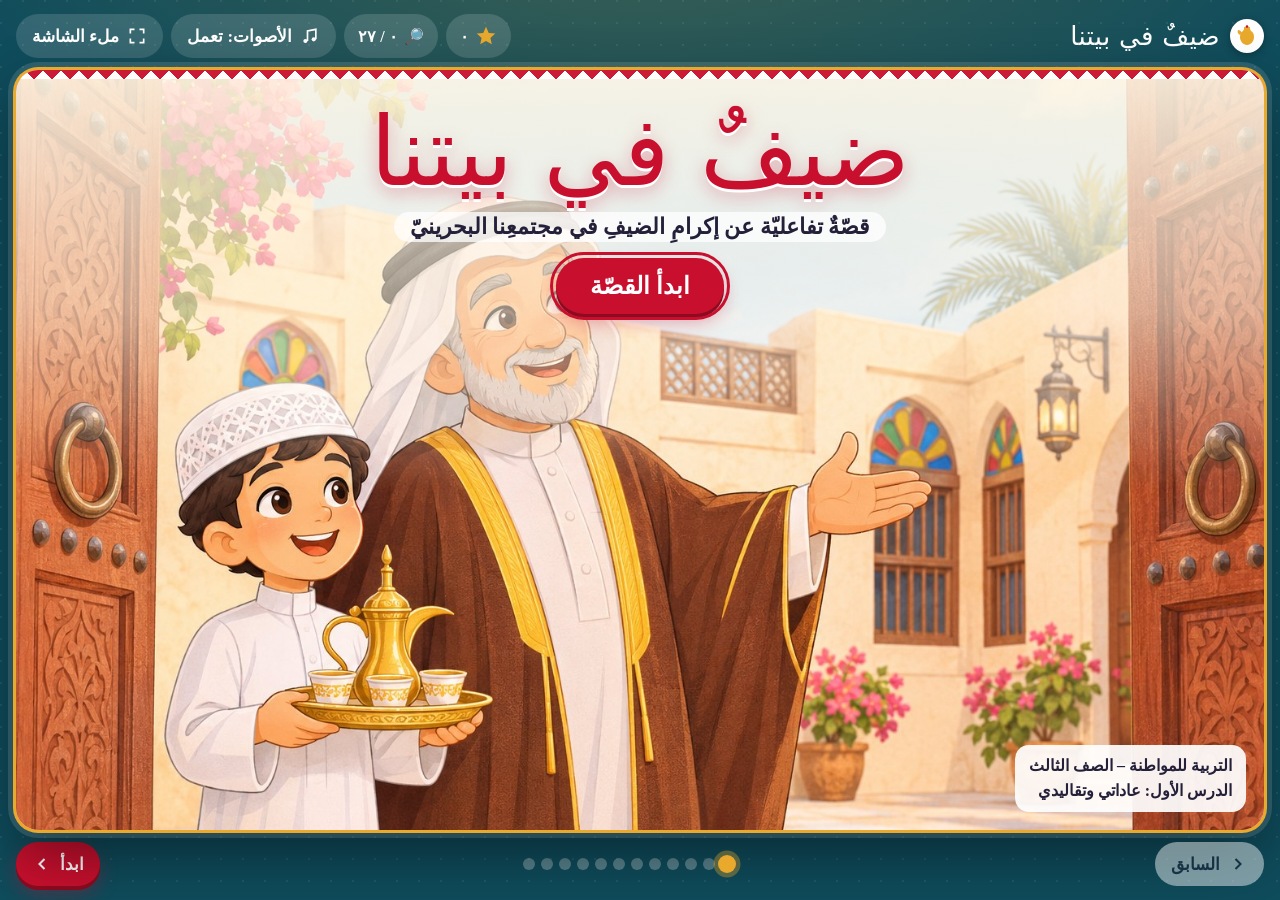
==== commit 88dbab8f: "guest-story: polish layer (page turn, word reveal, ambience, confetti, certificate) Co-Authored-By: " ====
--- a/guest-story/index.html
+++ b/guest-story/index.html
@@ -41,12 +41,28 @@
 .book>*{flex:1;min-height:0}
 .quiz,.end{overflow:auto}
 .page{display:flex;flex-direction:column;overflow:hidden;min-height:0;flex:1}
-.page .pic{flex:0 0 auto;height:clamp(200px,48vh,600px)}
-.page .scroll{flex:1;min-height:0;overflow-y:auto;scroll-behavior:smooth}
+.page .pic{flex:1 1 auto;height:auto;min-height:200px}
+.page .scroll{flex:0 0 auto;overflow:visible}
 .pic{position:relative;overflow:hidden;background:#3a2c22;min-height:0}
 .pic .bg{filter:blur(18px) brightness(.85);transform:scale(1.15)}
 .pic img{position:absolute;inset:0;width:100%;height:100%;object-fit:contain}
 .pic img.bg{object-fit:cover}
+.pic{container-type:size}
+.stage{position:absolute;left:50%;top:50%;transform:translate(-50%,-50%);width:min(100cqw,150cqh);height:min(100cqh,66.667cqw);z-index:3;pointer-events:none}
+.hs{position:absolute;width:46px;height:46px;margin:-23px 0 0 -23px;border-radius:50%;border:3px solid rgba(255,255,255,.95);background:rgba(255,255,255,.18);box-shadow:0 0 0 0 rgba(255,214,90,.8),0 2px 8px rgba(0,0,0,.35);cursor:pointer;pointer-events:auto;padding:0;animation:hsPulse 2.2s ease-out infinite}
+.hs::after{content:"";position:absolute;inset:11px;border-radius:50%;background:#FFD65A;opacity:.9}
+.hs.done{animation:none;border-color:rgba(255,255,255,.55);background:rgba(255,255,255,.08)}
+.hs.done::after{background:#7BD389;opacity:.85}
+.hs:focus-visible{outline:3px solid #fff;outline-offset:3px}
+.hs.pop{animation:hsPop .45s ease-out}
+@keyframes hsPulse{0%{box-shadow:0 0 0 0 rgba(255,214,90,.75),0 2px 8px rgba(0,0,0,.35)}70%{box-shadow:0 0 0 16px rgba(255,214,90,0),0 2px 8px rgba(0,0,0,.35)}100%{box-shadow:0 0 0 0 rgba(255,214,90,0),0 2px 8px rgba(0,0,0,.35)}}
+@keyframes hsPop{0%{transform:scale(1)}40%{transform:scale(1.35)}100%{transform:scale(1)}}
+.hslab{position:absolute;transform:translate(-50%,-150%);background:#24203A;color:#fff;font-weight:700;font-size:18px;padding:5px 14px;border-radius:999px;white-space:nowrap;pointer-events:none;animation:hsLab 1.8s ease-out forwards;z-index:4}
+.hslab span{margin-inline-start:6px}
+@keyframes hsLab{0%{opacity:0;transform:translate(-50%,-110%)}15%{opacity:1;transform:translate(-50%,-150%)}80%{opacity:1}100%{opacity:0;transform:translate(-50%,-190%)}}
+.hshint{position:absolute;bottom:12px;left:12px;z-index:4;background:rgba(36,32,58,.88);color:#fff;font-weight:700;font-size:16px;padding:6px 14px;border-radius:999px;pointer-events:none;animation:hsHint 5s ease forwards}
+@keyframes hsHint{0%,85%{opacity:1}100%{opacity:0}}
+@media (max-width:820px){.hs{width:38px;height:38px;margin:-19px 0 0 -19px}.hs::after{inset:9px}.hslab{font-size:15px}}
 .txt{padding:16px 30px 6px;display:flex;flex-direction:column;justify-content:flex-start;gap:0;min-width:0;cursor:pointer}
 .txt .lines{margin-top:6px}
 .txt .lines p{max-width:1100px}
@@ -101,6 +117,19 @@
 .pic img.kb{animation:kb 1.6s ease-out both}
 @keyframes kb{from{opacity:0;transform:scale(1.06)}to{opacity:1;transform:scale(1)}}
 .reveal{animation:rise .7s ease both;animation-delay:var(--d,0s)}
+.lines p.one{margin:0;padding:8px 18px;min-height:calc(2 * 1.85em + 16px);display:flex;align-items:center;animation:lineIn .45s ease both}
+@keyframes lineIn{from{opacity:0;transform:translateY(10px)}to{opacity:1;transform:none}}
+.txt{padding:12px 30px 14px}
+.qmodal{position:fixed;inset:0;z-index:50;display:flex;align-items:center;justify-content:center;padding:16px;background:rgba(20,16,36,.55);backdrop-filter:blur(3px);animation:qmIn .3s ease both}
+.qmodal.out{animation:qmOut .35s ease both}
+@keyframes qmIn{from{opacity:0}to{opacity:1}}
+@keyframes qmOut{to{opacity:0}}
+.q.qpop{margin:0;width:min(760px,100%);max-height:calc(100dvh - 32px);overflow:auto;background:#FFF7E3;border-style:solid;box-shadow:0 24px 60px rgba(0,0,0,.45);padding:22px 24px;grid-template-columns:1fr;animation:qpIn .45s cubic-bezier(.2,1.3,.4,1) both}
+.q.qpop h3,.q.qpop .stem,.q.qpop .opts,.q.qpop .fb{grid-column:1;grid-row:auto}
+.q.qpop h3{font-size:28px}.q.qpop .stem{font-size:23px}.q.qpop .opt{font-size:21px;min-height:56px}
+.qback{justify-self:center;background:none;border:0;color:#6B5E50;font-family:var(--body);font-size:17px;font-weight:700;cursor:pointer;padding:6px 10px;text-decoration:underline}
+@keyframes qpIn{from{opacity:0;transform:translateY(24px) scale(.94)}to{opacity:1;transform:none}}
+
 @keyframes rise{from{opacity:0;transform:translateY(14px)}to{opacity:1;transform:none}}
 @keyframes shake{0%,100%{transform:none}25%{transform:translateX(-6px)}75%{transform:translateX(6px)}}
 .fx{position:absolute;pointer-events:none;font-family:var(--display);color:#fff;text-shadow:0 2px 0 rgba(0,0,0,.35),0 0 12px rgba(0,0,0,.35)}
@@ -157,7 +186,7 @@
   .book>*{flex:none}
   .book{overflow:visible}
   .page{overflow:visible;flex:none}
-  .page .pic{position:sticky;top:0;z-index:5;height:auto;aspect-ratio:3/2}
+  .page .pic{position:sticky;top:0;z-index:5;height:auto;aspect-ratio:3/2;flex:none}
   .page .scroll{overflow:visible}
   .txt{overflow:visible}
 
@@ -171,6 +200,73 @@
 @media (prefers-reduced-motion:reduce){
   *{animation:none!important;transition:none!important}
 }
+
+/* ===== v15 polish layer ===== */
+body{background-image:radial-gradient(1200px 500px at 50% -10%,rgba(233,169,44,.22),transparent 60%),radial-gradient(circle at 1px 1px, rgba(255,255,255,.07) 1px, transparent 0);background-size:auto,22px 22px}
+.brand{display:flex;align-items:center;gap:10px}
+.brand::before{content:"";width:34px;height:34px;border-radius:50%;background:#fff url("data:image/svg+xml,%3Csvg xmlns='http://www.w3.org/2000/svg' viewBox='0 0 24 24'%3E%3Cpath d='M9 3h6v2l1 2c2 1 3 3 3 6 0 4-3 8-7 8s-7-4-7-8c0-3 1-5 3-6l1-2z' fill='%23E9A92C'/%3E%3Cpath d='M5 11c-2-1-3-3-2-5 2 0 3 1 4 3z' fill='%23E9A92C'/%3E%3Ccircle cx='12' cy='2.5' r='1.3' fill='%23C8102E'/%3E%3C/svg%3E") center/70% no-repeat;box-shadow:0 2px 8px rgba(0,0,0,.3)}
+.book{box-shadow:0 0 0 3px #E9A92C,0 0 0 8px rgba(255,255,255,.12),0 24px 60px rgba(0,0,0,.45)}
+.book::before{content:"";position:absolute;top:0;left:0;right:0;height:9px;z-index:6;pointer-events:none;background:linear-gradient(135deg,#C8102E 25%,transparent 25%) 0 0/18px 18px,linear-gradient(225deg,#C8102E 25%,transparent 25%) 0 0/18px 18px,#fff;opacity:.95}
+.dots i,.dots span,.dots>*{transition:transform .3s,background .3s}
+.dots>.on{transform:scale(1.5);box-shadow:0 0 0 3px rgba(233,169,44,.35)}
+.btn.primary{box-shadow:0 4px 0 #8d0b20,0 8px 18px rgba(200,16,46,.35)}
+.btn.primary:active{transform:translateY(3px);box-shadow:0 1px 0 #8d0b20}
+#nextBtn:not([disabled]){animation:nudge 2.4s ease-in-out infinite}
+@keyframes nudge{0%,100%{transform:none}50%{transform:translateX(-4px)}}
+.stars.bump{animation:bump .6s cubic-bezier(.2,1.6,.4,1)}
+@keyframes bump{40%{transform:scale(1.35)}}
+/* page turn */
+.page.turn{animation:turnIn .75s cubic-bezier(.2,.8,.2,1) both;transform-origin:100% 50%}
+@keyframes turnIn{from{transform:perspective(1800px) rotateY(-62deg);opacity:.15;filter:brightness(.7)}to{transform:none;opacity:1;filter:none}}
+/* word reveal */
+.lines p.one .w{display:inline-block;opacity:0;transform:translateY(8px);animation:wIn .42s ease forwards}
+@keyframes wIn{to{opacity:1;transform:none}}
+.lines p.one{background:linear-gradient(180deg,#FFF3D0,#FFEAB5);box-shadow:0 0 0 2px #F2CF86 inset,0 6px 14px rgba(154,91,0,.12)}
+/* ambience */
+.spark{position:absolute;width:6px;height:6px;border-radius:50%;background:radial-gradient(circle,#fff 0,#FFE08A 45%,transparent 70%);opacity:0;pointer-events:none;z-index:2;animation:spark var(--t,6s) linear infinite;animation-delay:var(--d,0s)}
+@keyframes spark{0%{opacity:0;transform:translate(0,0) scale(.6)}15%{opacity:.9}70%{opacity:.7}100%{opacity:0;transform:translate(var(--x,10px),-90px) scale(1.2)}}
+.glow{position:absolute;width:18%;aspect-ratio:1;margin:-9% 0 0 -9%;border-radius:50%;background:radial-gradient(circle,rgba(255,225,130,.75) 0,rgba(255,200,80,.35) 35%,transparent 68%);mix-blend-mode:screen;pointer-events:none;animation:flick 3.2s ease-in-out infinite}
+@keyframes flick{0%,100%{opacity:.55;transform:scale(1)}30%{opacity:.95;transform:scale(1.12)}45%{opacity:.6}60%{opacity:.9;transform:scale(1.05)}}
+.steam{position:absolute;width:10px;height:26px;margin-left:-5px;border-radius:50%;background:rgba(255,255,255,.75);filter:blur(4px);pointer-events:none;opacity:0;animation:steam 2.8s ease-in-out infinite;animation-delay:var(--d,0s)}
+@keyframes steam{0%{opacity:0;transform:translate(0,0) scaleX(1)}25%{opacity:.75}100%{opacity:0;transform:translate(var(--x,6px),-46px) scaleX(2.2)}}
+/* cover */
+.cover img{animation:cvZoom 18s ease-in-out infinite alternate}
+@keyframes cvZoom{from{transform:scale(1)}to{transform:scale(1.09) translateY(-1%)}}
+.cover h1 .tw{display:inline-block;opacity:0;animation:tDrop .8s cubic-bezier(.2,1.5,.4,1) forwards;text-shadow:0 3px 0 #fff,0 6px 18px rgba(200,16,46,.35)}
+@keyframes tDrop{from{opacity:0;transform:translateY(-40px) rotate(-6deg) scale(.7)}to{opacity:1;transform:none}}
+.cover .sub{animation:rise .8s ease .9s both;background:rgba(255,255,255,.75);padding:2px 16px;border-radius:999px}
+.cover .start{font-size:24px;padding:12px 34px;margin-top:10px;position:relative;animation:rise .8s ease 1.3s both}
+.cover .start::after{content:"";position:absolute;inset:-6px;border-radius:999px;border:3px solid #C8102E;animation:ring 1.8s ease-out infinite}
+@keyframes ring{0%{opacity:.8;transform:scale(1)}100%{opacity:0;transform:scale(1.25)}}
+/* confetti + flying star */
+#fxc{position:fixed;inset:0;width:100%;height:100%;pointer-events:none;z-index:80}
+.flystar{position:fixed;z-index:81;width:44px;height:44px;pointer-events:none}.flystar svg{width:100%;height:100%}
+/* discovery badge */
+#hsCount{gap:6px}
+#hsCount.full{background:#E9A92C;color:#24203A}
+/* end + certificate */
+.end>*{flex:none}
+.btn[hidden]{display:none!important}
+.end{justify-content:flex-start}
+.end h2{animation:tDrop .9s cubic-bezier(.2,1.5,.4,1) both}
+.bigstars svg{animation:pop .8s ease both}
+.bigstars svg:nth-child(2){animation-delay:.15s}.bigstars svg:nth-child(3){animation-delay:.3s}.bigstars svg:nth-child(4){animation-delay:.45s}.bigstars svg:nth-child(5){animation-delay:.6s}.bigstars svg:nth-child(6){animation-delay:.75s}
+.certform{display:flex;gap:10px;flex-wrap:wrap;justify-content:center;align-items:center;background:#fff;border:3px dashed var(--gold);border-radius:18px;padding:14px 18px}
+.certform label{font-size:20px;font-weight:700}
+.certform input{font-family:var(--body);font-size:20px;font-weight:700;padding:8px 14px;border-radius:12px;border:2px solid var(--line);min-height:44px;width:min(260px,70vw)}
+.cert{width:min(760px,100%);box-sizing:border-box;background:#FFFDF6;border:6px double #E9A92C;border-radius:14px;padding:26px 24px 22px;position:relative;box-shadow:0 14px 34px rgba(0,0,0,.2);animation:qpIn .6s cubic-bezier(.2,1.3,.4,1) both;overflow:hidden}
+.cert::before,.cert::after{content:"";position:absolute;left:0;right:0;height:12px;background:linear-gradient(135deg,#C8102E 25%,transparent 25%) 0 0/22px 22px,linear-gradient(225deg,#C8102E 25%,transparent 25%) 0 0/22px 22px,#fff}
+.cert::before{top:0}.cert::after{bottom:0;transform:scaleY(-1)}
+.cert .ct1{font-family:var(--display);font-size:clamp(30px,5vw,46px);color:var(--red);line-height:1.3;margin-top:8px}
+.cert .ct2{font-size:20px;font-weight:700;color:var(--muted)}
+.cert .nm{font-family:var(--display);font-size:clamp(34px,6vw,54px);color:#13606D;border-bottom:3px dotted var(--gold);display:inline-block;padding:0 24px 2px;margin:4px 0 8px}
+.cert .ct3{font-size:20px;font-weight:700;line-height:1.9;max-width:560px;margin:0 auto}
+.cert .cs{display:flex;justify-content:center;gap:6px;margin-top:8px}
+.cert .cs svg{width:34px;height:34px}
+.cert .seal{position:absolute;left:18px;bottom:22px;width:74px;height:74px;border-radius:50%;background:radial-gradient(circle,#F6C453,#E9A92C);display:flex;align-items:center;justify-content:center;font-size:36px;box-shadow:0 0 0 4px #fff,0 0 0 7px #E9A92C;transform:rotate(-10deg)}
+@media (max-width:820px){.cert .seal{width:52px;height:52px;font-size:26px}}
+@media print{body{background:#fff!important;padding:0}.bar,.nav,.end>*:not(.cert),#fxc{display:none!important}.app{height:auto}.book{box-shadow:none;overflow:visible}.book::before{display:none}.end{padding:0}.cert{box-shadow:none;width:100%;-webkit-print-color-adjust:exact;print-color-adjust:exact}}
+@media (prefers-reduced-motion:reduce){.page.turn,.cover img,.spark,.glow,.steam,#nextBtn{animation:none!important}.lines p.one .w,.cover h1 .tw{opacity:1;transform:none;animation:none}}
 </style>
 
 <div class="app" dir="rtl" lang="ar">
@@ -257,8 +353,11 @@
 /* ---------- state ---------- */
 let idx = 0, stars = 0, soundOn = true;
 let step = {};
-function advance(){ const p=PAGES[idx]; if(!p.text) return false; const n=p.text.length, st=step[idx]||1; if(st<n){ step[idx]=st+1; render(); return true; } return false; }
-function forward(){ if(nextBtn.disabled||nextBtn.hidden) return; if(idx===0) ctx(); if(advance()) return; go(idx+1); }
+function advance(){ const p=PAGES[idx]; if(!p.text) return false; const n=p.text.length, st=step[idx]||1; if(st<n){ step[idx]=st+1; render(); return true; } if(needQ()){ openQ(); return true; } return false; }
+let qOpen=-1;
+function needQ(){ const p=PAGES[idx]; return p.q && p.text && (step[idx]||1)>=p.text.length && !answered[idx]; }
+function openQ(){ qOpen=idx; render(); }
+function forward(){ if(nextBtn.disabled||nextBtn.hidden) return; if(idx===0) ctx(); if(advance()) return; if(needQ()){ openQ(); return; } go(idx+1); }
 const answered = {};
 const book = document.getElementById('book');
 const prevBtn = document.getElementById('prevBtn'), nextBtn = document.getElementById('nextBtn');
@@ -278,6 +377,16 @@
 function noise(t,dur,type,freq,vol,q,freq2){const s=ac.createBufferSource();s.buffer=nb;const f=ac.createBiquadFilter();f.type=type;f.frequency.setValueAtTime(freq,t);if(freq2)f.frequency.linearRampToValueAtTime(freq2,t+dur);f.Q.value=q||1;const g=ac.createGain();env(g,t,.02,vol,dur);s.connect(f);f.connect(g);g.connect(master);s.start(t);s.stop(t+dur+.1);}
 const pluck=(f,t,v)=>{tone(f,t,.9,'triangle',v||.16);tone(f*2,t,.4,'sine',(v||.16)*.3);};
 const SFX={
+  hsBirds(){const n=ac.currentTime;for(let i=0;i<5;i++){const t=n+i*.22+Math.random()*.08;tone(2800+Math.random()*900,t,.07,'sine',.08,4200);tone(3700,t+.09,.06,'sine',.05,2900);}},
+  hsChime(){const n=ac.currentTime;[1568,2093,2637].forEach((f,i)=>tone(f,n+i*.12,.9,'sine',.07));},
+  hsPour(){const n=ac.currentTime;noise(n,1.1,'bandpass',1100,.18,2.5,2300);tone(2637,n+1.15,.4,'sine',.1);},
+  hsWater(){const n=ac.currentTime;noise(n,1.0,'bandpass',700,.2,3,1600);for(let i=0;i<5;i++)tone(500+Math.random()*500,n+.1+i*.17,.08,'sine',.06,900);},
+  hsClink(){const n=ac.currentTime;tone(2900,n,.45,'sine',.1);tone(4300,n+.01,.3,'sine',.05);tone(3100,n+.18,.4,'sine',.08);},
+  hsKnock(){const n=ac.currentTime;for(let i=0;i<3;i++){const t=n+i*.3;noise(t,.08,'lowpass',450,.9);tone(120,t,.14,'sine',.6,70);}},
+  hsBeads(){const n=ac.currentTime;for(let i=0;i<6;i++){const t=n+i*.11+Math.random()*.03;noise(t,.03,'bandpass',2600+Math.random()*900,.18,6);}},
+  hsWaves(){const n=ac.currentTime;noise(n,1.6,'lowpass',500,.22,1,1200);noise(n+.9,1.4,'lowpass',400,.16,1,1000);tone(1400,n+.4,.15,'sine',.04,1700);},
+  hsDates(){const n=ac.currentTime;tone(1900,n,.3,'sine',.08);noise(n,.05,'highpass',3000,.07);tone(2300,n+.25,.3,'sine',.06);},
+  hsWave(){const n=ac.currentTime;[784,988,1175].forEach((f,i)=>pluck(f,n+i*.15,.13));},
   birds(){const n=ac.currentTime;for(let i=0;i<9;i++){const t=n+.3+i*.42+Math.random()*.2;tone(2600+Math.random()*900,t,.07,'sine',.07,4200);tone(3600,t+.09,.06,'sine',.05,2500);}},
   prepare(){const n=ac.currentTime;for(let i=0;i<4;i++)noise(n+.3+i*.45,.3,'highpass',2500,.06);[587,659,698,784].forEach((f,i)=>pluck(f,n+2.1+i*.22,.1));},
   knock(){const n=ac.currentTime+.5;for(let i=0;i<3;i++){const t=n+i*.36;noise(t,.08,'lowpass',450,.9);tone(120,t,.14,'sine',.6,70);}},
@@ -295,6 +404,18 @@
   turn(){const n=ac.currentTime;noise(n,.3,'bandpass',500,.08,1,2600);},
   win(){const n=ac.currentTime;[523,659,784,1047,1319].forEach((f,i)=>tone(f,n+i*.12,.5,'triangle',.16));}
 };
+const HS={
+ 1:[{x:48,y:22,s:'hsBirds',t:'العصافير',e:'🐦'},{x:25,y:27,s:'hsChime',t:'الفانوس',e:'🏮'}],
+ 2:[{x:54,y:62,s:'hsPour',t:'دلّة القهوة',e:'☕'},{x:61,y:74,s:'hsDates',t:'التمر',e:'🌴'},{x:13,y:55,s:'hsBeads',t:'ترتيب المجلس',e:'🛋️'}],
+ 3:[{x:78,y:44,s:'hsKnock',t:'مطرقة الباب',e:'🚪'},{x:93,y:42,s:'hsKnock',t:'مطرقة الباب',e:'🚪'},{x:50,y:16,s:'hsChime',t:'الفانوس',e:'🏮'}],
+ 4:[{x:61,y:44,s:'door',t:'الباب',e:'🚪'},{x:62,y:72,s:'hsWave',t:'المصافحة',e:'🤝'},{x:77,y:80,s:'hsBeads',t:'المسباح',e:'📿'}],
+ 5:[{x:21,y:52,s:'hsPour',t:'دلّة القهوة',e:'☕'},{x:51,y:57,s:'hsClink',t:'الفنجان',e:'☕'},{x:49,y:87,s:'hsDates',t:'التمر',e:'🌴'},{x:75,y:76,s:'hsBeads',t:'المسباح',e:'📿'}],
+ 6:[{x:52,y:18,s:'hsWaves',t:'رحلة الغوص',e:'⛵'},{x:56,y:80,s:'hsPour',t:'دلّة القهوة',e:'☕'},{x:32,y:9,s:'hsChime',t:'الفانوس',e:'🏮'}],
+ 7:[{x:29,y:84,s:'hsWater',t:'إبريق الماء',e:'💧'},{x:45,y:50,s:'hsClink',t:'كأس الماء',e:'🥛'},{x:64,y:86,s:'plates',t:'الغداء',e:'🍽️'},{x:73,y:72,s:'hsDates',t:'صحن الضيف',e:'🍗'}],
+ 8:[{x:60,y:42,s:'door',t:'الباب',e:'🚪'},{x:47,y:55,s:'hsWave',t:'مع السلامة',e:'👋'},{x:86,y:72,s:'hsBeads',t:'المسباح',e:'📿'}],
+ 9:[{x:72,y:76,s:'hsPour',t:'القهوة',e:'☕'},{x:64,y:15,s:'hsChime',t:'الفانوس',e:'🏮'}]
+};
+let hsHinted=false; const hsDone=new Set();
 function play(name){ if(!soundOn||!SFX[name]) return; if(!ctx()) return; try{ SFX[name](); }catch(e){} }
 
 /* ---------- read aloud ---------- */
@@ -320,6 +441,7 @@
   const p = PAGES[idx];
   [...dots.children].forEach((d,i)=>d.classList.toggle('on',i===idx));
   prevBtn.disabled = idx===0;
+  prevBtn.lastChild.textContent = (p.text && (step[idx]||1)>1) ? 'السطر السابق' : 'السابق';
   nextBtn.hidden = p.type==='end';
   if(p.type==='cover') return renderCover();
   if(p.type==='quiz') return renderQuiz();
@@ -328,26 +450,27 @@
   const fx = (p.fx||[]).map(f=>`<span class="${f.cls}" style="right:${f.x};top:${f.y};font-size:${f.size}px;--d:${f.d}">${f.txt}</span>`).join('');
   const bub = p.bubble?`<div class="bubble${p.bubble.b?' up':''}" style="left:${p.bubble.x};${p.bubble.b?'bottom:'+p.bubble.b:'top:'+p.bubble.y};--d:${p.bubble.d}">${p.bubble.txt}</div>`:'';
   const st = step[idx] || 1; const n = p.text.length;
-  const paras = p.text.slice(0,st).map((t,i)=>`<p class="${i===st-1?'cur':'past'}">${t}</p>`).join('');
+  const paras = `<p class="cur one" key="${st}">${p.text[st-1]}</p>`;
   const prog = `<div class="prog" aria-label="السطر ${AR(st)} من ${AR(n)}">${p.text.map((_,i)=>`<i class="${i<st?'on':''}"></i>`).join('')}</div>`;
   let q='';
-  if(p.q && st>=n){
+  if(p.q && st>=n && qOpen===idx && !answered[idx]){
     const done = answered[idx];
-    q = `<div class="q reveal" style="--d:.2s"><h3>${STAR} أتوقّفُ وأستنتج</h3><div class="stem">${p.q.stem}</div>
+    q = `<div class="qmodal" role="dialog" aria-modal="true" aria-label="أتوقّف وأستنتج"><div class="q qpop"><h3>${STAR} أتوقّفُ وأستنتج</h3><div class="stem">${p.q.stem}</div>
       <div class="opts">${p.q.opts.map((o,i)=>`<button type="button" class="opt${done&&i===p.q.ans?' ok':''}" data-i="${i}">${o}</button>`).join('')}</div>
-      <div class="fb${done?' ok':''}" role="status">${done?'أحسنت! استنتاجٌ صحيح.':''}</div></div>`;
+      <div class="fb${done?' ok':''}" role="status">${done?'أحسنت! استنتاجٌ صحيح.':''}</div><button type="button" class="qback" id="qBack">↩ أرجع أقرأ الصفحة</button></div></div>`;
   }
   const fresh = !(book.dataset.page==String(idx));
   book.dataset.page = idx;
-  book.innerHTML = `<div class="page"><div class="pic"><img class="bg" src="${p.img}?v=2" alt="" aria-hidden="true"><img class="${fresh?'kb':''}" src="${p.img}?v=2" alt="${p.title}">${fresh?fx+bub:bub.replace('class="bubble','class="bubble still')}<div class="num">${AR(pageNo)}</div></div>
-    <div class="scroll"><div class="txt" id="txt" title="اضغط لإكمال القراءة"><div class="chiprow"><div class="chip">${p.title}</div>${prog}</div><div class="lines">${paras}</div></div>${q}</div></div>`;
+  book.innerHTML = `<div class="page"><div class="pic"><img class="bg" src="${p.img}?v=2" alt="" aria-hidden="true"><img class="${fresh?'kb':''}" src="${p.img}?v=2" alt="${p.title}">${fresh?fx+bub:bub.replace('class="bubble','class="bubble still')}<div class="num">${AR(pageNo)}</div><div class="stage">${(HS[idx]||[]).map((h,k)=>`<button class="hs${hsDone.has(idx+'-'+k)?' done':''}" data-k="${k}" style="left:${h.x}%;top:${h.y}%" aria-label="${h.t}"></button>`).join('')}</div>${(HS[idx]&&!hsHinted)?'<div class="hshint">👆 اضغط على الدوائر في الصورة</div>':''}</div>
+    <div class="scroll"><div class="txt" id="txt" title="اضغط لإكمال القراءة"><div class="chiprow"><div class="chip">${p.title}</div>${prog}</div><div class="lines">${paras}</div></div></div></div>${q}`;
   document.getElementById('txt').addEventListener('click',e=>{ if(!e.target.closest('button')) advance(); });
-  if(!fresh){ const tgt = book.querySelector('.q') || book.querySelector('.lines p.cur'); if(tgt) setTimeout(()=>tgt.scrollIntoView({block:'nearest',behavior:'smooth'}),60); }
-  if(p.q && st>=n){
+  if(HS[idx]){ hsHinted=true; book.querySelectorAll('.hs').forEach(b=>b.addEventListener('click',e=>{ e.stopPropagation(); const h=HS[idx][+b.dataset.k]; play(h.s); b.classList.remove('pop'); void b.offsetWidth; b.classList.add('pop','done'); hsDone.add(idx+'-'+b.dataset.k); const st=b.parentNode; st.querySelectorAll('.hslab').forEach(x=>x.remove()); const l=document.createElement('div'); l.className='hslab'; l.style.left=h.x+'%'; l.style.top=h.y+'%'; l.innerHTML=h.t+'<span>'+h.e+'</span>'; st.appendChild(l); setTimeout(()=>l.remove(),1900); })); }
+  if(book.querySelector('.qmodal')){ document.getElementById('qBack').addEventListener('click',()=>{qOpen=-1;render();}); setTimeout(()=>{const o=book.querySelector('.opt'); if(o) o.focus({preventScroll:true});},350); }
+  if(book.querySelector('.qmodal')){
     book.querySelectorAll('.opt').forEach(b=>b.addEventListener('click',()=>{
       if(answered[idx]) return;
       const i=+b.dataset.i, fb=book.querySelector('.fb');
-      if(i===p.q.ans){ b.classList.add('ok'); fb.className='fb ok'; fb.textContent='أحسنت! استنتاجٌ صحيح.'; answered[idx]=true; stars++; setStars(); play('correct'); updateNext(); }
+      if(i===p.q.ans){ b.classList.add('ok'); fb.className='fb ok'; fb.textContent='أحسنت! استنتاجٌ صحيح.'; answered[idx]=true; stars++; setStars(); play('correct'); updateNext(); const m=book.querySelector('.qmodal'); setTimeout(()=>{ if(m){ m.classList.add('out'); setTimeout(()=>{ qOpen=-1; if(book.contains(m)) m.remove(); updateNext(); },350);} },1300); }
       else { b.classList.remove('no'); void b.offsetWidth; b.classList.add('no'); fb.className='fb no'; fb.textContent='فكّر مرّةً أخرى، وانظر إلى الصورة.'; play('wrong'); }
     }));
   }
@@ -357,9 +480,10 @@
 function updateNext(){
   const p=PAGES[idx];
   const reading = p.text && (step[idx]||1) < p.text.length;
-  const locked = !reading && p.q && !answered[idx];
+  const locked = !reading && p.q && !answered[idx] && qOpen===idx;
+  const ask = !reading && p.q && !answered[idx] && qOpen!==idx;
   nextBtn.disabled = !!locked;
-  nextBtn.firstChild.textContent = reading ? 'أكمل القراءة ' : locked ? 'أجب أوّلًا ' : (p.type==='cover'?'ابدأ ':'الصفحة التالية ');
+  nextBtn.firstChild.textContent = reading ? 'أكمل القراءة ' : locked ? 'أجب أوّلًا ' : ask ? 'أتوقّف وأستنتج ' : (p.type==='cover'?'ابدأ ':'الصفحة التالية ');
 }
 function renderCover(){
   book.innerHTML = `<div class="cover"><img src="${PAGES[0].img}" alt="سلمان وجدّه عند باب البيت"><div class="veil"></div>
@@ -412,12 +536,74 @@
   document.getElementById('againBtn').addEventListener('click',()=>{stars=0;step={};for(const k in answered) delete answered[k];setStars();go(0);});
   play('win');
 }
-function go(i){ const back=i<idx; idx=Math.max(0,Math.min(PAGES.length-1,i)); if(back&&PAGES[idx].text) step[idx]=PAGES[idx].text.length; if(idx>0) play('turn'); render(); window.scrollTo({top:0,behavior:'smooth'}); }
-prevBtn.addEventListener('click',()=>go(idx-1));
+function go(i){ qOpen=-1; const back=i<idx; idx=Math.max(0,Math.min(PAGES.length-1,i)); if(back&&PAGES[idx].text) step[idx]=PAGES[idx].text.length; if(idx>0) play('turn'); render(); window.scrollTo({top:0,behavior:'smooth'}); }
+function backward(){ const p=PAGES[idx]; if(p.text && (step[idx]||1)>1){ step[idx]=(step[idx]||1)-1; qOpen=-1; render(); return; } go(idx-1); }
+prevBtn.addEventListener('click',backward);
 nextBtn.addEventListener('click',forward);
-document.addEventListener('keydown',e=>{ if(e.target.matches('input')) return; if(e.key==='ArrowLeft'||e.key===' '){ e.preventDefault(); forward(); } if(e.key==='ArrowRight') go(idx-1); });
+document.addEventListener('keydown',e=>{ if(e.target.matches('input')) return; if(e.key==='ArrowLeft'||e.key===' '){ e.preventDefault(); forward(); } if(e.key==='ArrowRight') backward(); if(e.key==='Escape'&&qOpen===idx){ qOpen=-1; render(); } });
 document.getElementById('sndBtn').addEventListener('click',e=>{soundOn=!soundOn;const b=e.currentTarget;b.setAttribute('aria-pressed',soundOn);b.querySelector('span').textContent='الأصوات: '+(soundOn?'تعمل':'متوقّفة');});
 document.getElementById('fsBtn').addEventListener('click',()=>{const el=document.documentElement;try{ if(!document.fullscreenElement) el.requestFullscreen().catch(()=>flash('ملء الشاشة غير متاح هنا')); else document.exitFullscreen(); }catch(e){flash('ملء الشاشة غير متاح هنا');}});
+/* ===== v15 polish layer ===== */
+const RM = matchMedia('(prefers-reduced-motion: reduce)').matches;
+const GLOW={1:[25,25],2:[54,13],3:[50,14],4:[46,13],5:[59,11],6:[32,8],7:[55,12],8:[45,13],9:[64,13]};
+const STEAM={2:[54,52],5:[51,50],6:[56,73],9:[72,66]};
+const HS_TOTAL=Object.values(HS).reduce((a,b)=>a+b.length,0);
+const tools=document.querySelector('.tools');
+const hsBadge=document.createElement('div'); hsBadge.className='stars'; hsBadge.id='hsCount'; hsBadge.setAttribute('aria-label','الأشياء المكتشفة في الصور');
+tools.insertBefore(hsBadge,tools.children[1]||null);
+function updHs(){ hsBadge.innerHTML='🔎 <span>'+AR(hsDone.size)+' / '+AR(HS_TOTAL)+'</span>'; hsBadge.classList.toggle('full',hsDone.size===HS_TOTAL); }
+book.addEventListener('click',e=>{ if(e.target.closest('.hs')){ const before=hsBadge.textContent; setTimeout(()=>{ updHs(); if(hsBadge.textContent!==before){ hsBadge.classList.remove('bump'); void hsBadge.offsetWidth; hsBadge.classList.add('bump'); if(hsDone.size===HS_TOTAL){ confetti(140); flash('رائع! اكتشفتَ كلَّ الأشياءِ في الصور'); } } },30); } },true);
+/* confetti */
+const fxc=document.createElement('canvas'); fxc.id='fxc'; document.body.appendChild(fxc); const fx2=fxc.getContext('2d'); let parts=[], raf=0;
+function confetti(n,ox,oy){ if(RM) return; const W=fxc.width=innerWidth, H=fxc.height=innerHeight; const cols=['#C8102E','#FFFFFF','#E9A92C','#1B8A9A','#23845A'];
+  for(let i=0;i<n;i++){ const a=Math.random()*Math.PI*2, v=5+Math.random()*9; parts.push({x:ox??W/2,y:oy??H*0.35,vx:Math.cos(a)*v,vy:Math.sin(a)*v-6,r:4+Math.random()*6,c:cols[i%cols.length],rot:Math.random()*6,vr:(Math.random()-.5)*.4,life:0,star:i%7===0}); }
+  if(!raf) raf=requestAnimationFrame(tick); }
+function tick(){ const W=fxc.width,H=fxc.height; fx2.clearRect(0,0,W,H); parts=parts.filter(p=>p.y<H+30&&p.life<260);
+  for(const p of parts){ p.vy+=.28; p.vx*=.99; p.x+=p.vx; p.y+=p.vy; p.rot+=p.vr; p.life++; fx2.save(); fx2.translate(p.x,p.y); fx2.rotate(p.rot); fx2.globalAlpha=Math.max(0,1-p.life/260); fx2.fillStyle=p.c;
+    if(p.star){ fx2.beginPath(); for(let k=0;k<10;k++){ const rr=k%2?p.r*.5:p.r*1.2, an=k*Math.PI/5; fx2.lineTo(Math.cos(an)*rr,Math.sin(an)*rr);} fx2.closePath(); fx2.fill(); } else fx2.fillRect(-p.r,-p.r*.45,p.r*2,p.r*.9);
+    fx2.restore(); }
+  if(parts.length) raf=requestAnimationFrame(tick); else { raf=0; fx2.clearRect(0,0,W,H); } }
+function flyStar(){ if(RM) return; const m=book.querySelector('.qpop'), t=document.getElementById('starCount'); if(!m||!t||!document.body.animate) return; const a=m.getBoundingClientRect(), b=t.getBoundingClientRect();
+  const el=document.createElement('div'); el.className='flystar'; el.innerHTML=STAR; el.style.left=(a.left+a.width/2-22)+'px'; el.style.top=(a.top+a.height/2-22)+'px'; document.body.appendChild(el);
+  const an=el.animate([{transform:'scale(.4) rotate(0)',opacity:0},{transform:'scale(1.8) rotate(180deg)',opacity:1,offset:.3},{transform:`translate(${b.left-a.left-a.width/2+10}px,${b.top-a.top-a.height/2+10}px) scale(.5) rotate(540deg)`,opacity:1}],{duration:1100,easing:'cubic-bezier(.3,.1,.2,1)'});
+  an.onfinish=()=>{ el.remove(); const s=t.closest('.stars'); s.classList.remove('bump'); void s.offsetWidth; s.classList.add('bump'); }; }
+const _play=play; play=function(name){ _play(name); if(name==='correct'){ const m=book.querySelector('.qpop'); if(m){ const r=m.getBoundingClientRect(); confetti(70,r.left+r.width/2,r.top+r.height/2); flyStar(); } else confetti(50); } if(name==='win') { confetti(160); setTimeout(()=>confetti(120,innerWidth*.25,innerHeight*.4),500); setTimeout(()=>confetti(120,innerWidth*.75,innerHeight*.4),900); } };
+function splitWords(node,st){ [...node.childNodes].forEach(ch=>{ if(ch.nodeType===3){ const fr=document.createDocumentFragment(); ch.textContent.split(/(\s+)/).forEach(tk=>{ if(!tk) return; if(/^\s+$/.test(tk)) fr.appendChild(document.createTextNode(tk)); else { const sp=document.createElement('span'); sp.className='w'; sp.textContent=tk; sp.style.animationDelay=(st.i++*0.07)+'s'; fr.appendChild(sp); } }); node.replaceChild(fr,ch); } else if(ch.nodeType===1) splitWords(ch,st); }); }
+let lastPage=-1, lastLine='';
+function enhance(){
+  const pg=book.querySelector('.page'), p=PAGES[idx];
+  if(pg){
+    if(lastPage!==idx && !RM) pg.classList.add('turn');
+    const key=idx+'-'+(step[idx]||1), one=pg.querySelector('.lines p.one');
+    if(one && key!==lastLine && !RM){ splitWords(one,{i:0}); const wr=document.createElement('span'); while(one.firstChild) wr.appendChild(one.firstChild); one.appendChild(wr); }
+    lastLine=key;
+    const pic=pg.querySelector('.pic'), stage=pg.querySelector('.stage');
+    if(pic && !RM){ for(let i=0;i<12;i++){ const s=document.createElement('i'); s.className='spark'; s.style.cssText=`left:${5+Math.random()*90}%;top:${25+Math.random()*70}%;--t:${5+Math.random()*5}s;--d:${-Math.random()*8}s;--x:${(Math.random()*40-20).toFixed(0)}px`; pic.appendChild(s); } }
+    if(stage){ if(GLOW[idx]){ const g=document.createElement('i'); g.className='glow'; g.style.left=GLOW[idx][0]+'%'; g.style.top=GLOW[idx][1]+'%'; stage.insertBefore(g,stage.firstChild); }
+      if(STEAM[idx] && !RM){ for(let i=0;i<3;i++){ const s=document.createElement('i'); s.className='steam'; s.style.cssText=`left:${STEAM[idx][0]+(i-1)*1.2}%;top:${STEAM[idx][1]}%;--d:${i*.9}s;--x:${(i-1)*8}px`; stage.insertBefore(s,stage.firstChild); } } }
+  } else lastLine='';
+  const cv=book.querySelector('.cover');
+  if(cv){ const h=cv.querySelector('h1'); if(h && !h.dataset.tw){ h.dataset.tw=1; h.innerHTML=h.textContent.trim().split(/\s+/).map((w,i)=>`<span class="tw" style="animation-delay:${.15+i*.22}s">${w}</span>`).join(' '); }
+    if(!RM) for(let i=0;i<16;i++){ const s=document.createElement('i'); s.className='spark'; s.style.cssText=`left:${5+Math.random()*90}%;top:${30+Math.random()*65}%;--t:${5+Math.random()*5}s;--d:${-Math.random()*8}s;--x:${(Math.random()*40-20).toFixed(0)}px;width:8px;height:8px`; cv.appendChild(s); } }
+  const en=book.querySelector('.end');
+  if(en && !en.querySelector('.certform')){ const again=document.getElementById('againBtn');
+    const fm=document.createElement('div'); fm.className='certform'; fm.innerHTML='<label for="certName">اكتبْ اسمَك لتحصلَ على شهادتِك:</label><input id="certName" type="text" maxlength="30" autocomplete="off" placeholder="اسمي"><button class="btn primary" id="certBtn" type="button">أصدِرْ شهادتي</button>';
+    en.insertBefore(fm,again);
+    const make=()=>{ const nm=document.getElementById('certName').value.trim(); if(!nm){ flash('اكتبْ اسمَك أوّلًا'); return; }
+      en.querySelectorAll('.cert,.printbtn').forEach(x=>x.remove());
+      const c=document.createElement('div'); c.className='cert';
+      const n1=document.createElement('div'); n1.className='nm'; n1.textContent=nm;
+      c.innerHTML='<div class="ct1">شهادةُ «مُكرِمِ الضيف»</div><div class="ct2">تُمنَحُ هذه الشهادةُ إلى</div>';
+      c.appendChild(n1);
+      c.insertAdjacentHTML('beforeend','<div class="ct3">لأنّه قرأَ قصّةَ «ضيفٌ في بيتنا»، وتعلّمَ معَ سلمانَ كيفَ نُكرمُ الضيف، وجمعَ '+AR(stars)+' نجوم.</div><div class="cs">'+Array.from({length:Math.max(stars,1)}).map(()=>STAR).join('')+'</div><div class="seal">☕</div>');
+      const pb=document.createElement('button'); pb.className='btn printbtn'; pb.type='button'; pb.textContent='اطبعِ الشهادة 🖨️'; pb.addEventListener('click',()=>{ try{ window.print(); }catch(e){ flash('الطباعة غير متاحة هنا'); } });
+      en.insertBefore(c,again); en.insertBefore(pb,again); confetti(120); _play('win'); c.scrollIntoView({block:'center',behavior:'smooth'}); };
+    fm.querySelector('#certBtn').addEventListener('click',make);
+    fm.querySelector('#certName').addEventListener('keydown',e=>{ if(e.key==='Enter') make(); }); }
+  lastPage=idx; updHs();
+}
+const _render=render; render=function(){ _render(); try{ enhance(); }catch(e){} };
+
 render();
 })();
 </script>
